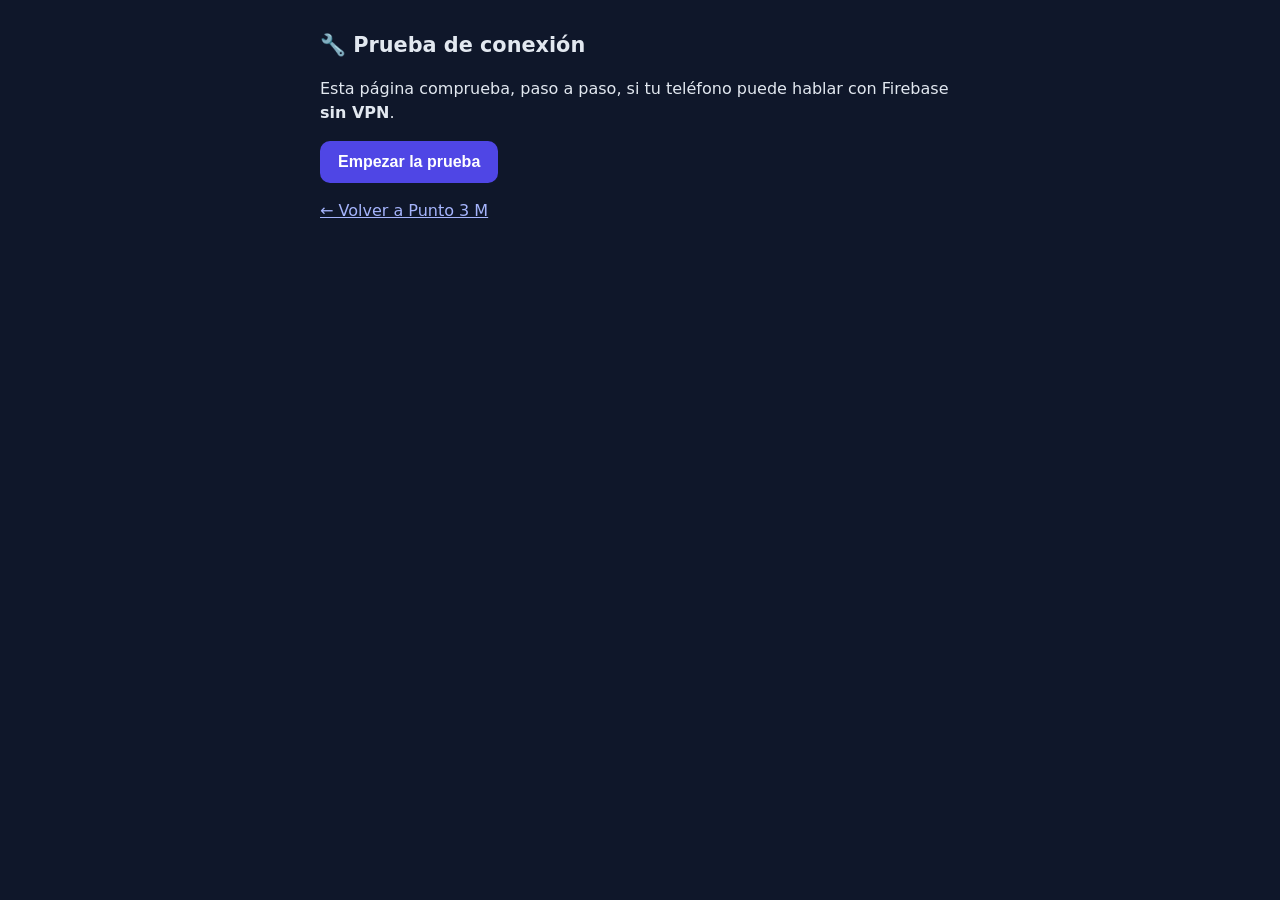
==== diagnostico.html @ 3ed8b99f "Add files via upload" ====
<!DOCTYPE html>
<html lang="es">
<head>
  <meta charset="UTF-8">
  <meta name="viewport" content="width=device-width, initial-scale=1.0">
  <title>Prueba de conexión · Punto 3 M</title>
  <style>
    body { font-family: system-ui, sans-serif; margin: 0; padding: 16px; background: #0f172a; color: #e2e8f0; line-height: 1.5; }
    main { max-width: 640px; margin: 0 auto; }
    h1 { font-size: 1.3rem; }
    .caja { background: #1e293b; border-radius: 12px; padding: 12px 14px; margin: 10px 0; }
    .ok { color: #34d399; } .mal { color: #f87171; } .esp { color: #fbbf24; }
    code { font-size: .8rem; color: #94a3b8; word-break: break-all; }
    button { background: #4f46e5; color: #fff; border: 0; border-radius: 10px; padding: 12px 18px; font-size: 1rem; font-weight: 700; }
  </style>
</head>
<body>
<main>
  <h1>🔧 Prueba de conexión</h1>
  <p>Esta página comprueba, paso a paso, si tu teléfono puede hablar con Firebase <b>sin VPN</b>.</p>
  <p><button id="ir">Empezar la prueba</button></p>
  <div id="salida"></div>
  <p><a href="./" style="color:#a5b4fc">← Volver a Punto 3 M</a></p>
</main>
<script type="module">
  import { firebaseConfig, PROXY_URL } from './config.js';
  const salida = document.getElementById('salida');
  const proxy = (PROXY_URL || '').trim().replace(/\/+$/, '');

  function fila(texto) {
    const d = document.createElement('div');
    d.className = 'caja';
    d.innerHTML = `<span class="esp">⏳</span> ${texto}`;
    salida.appendChild(d);
    return (clase, simbolo, detalle) => {
      d.innerHTML = `<span class="${clase}">${simbolo}</span> ${texto}${detalle ? `<br><code>${detalle}</code>` : ''}`;
    };
  }

  async function llamar(url, opciones = {}) {
    const ctl = new AbortController();
    const t = setTimeout(() => ctl.abort(), 15000);
    try {
      const r = await fetch(url, { ...opciones, signal: ctl.signal });
      const cuerpo = (await r.text()).slice(0, 140).replace(/\s+/g, ' ');
      return { estado: r.status, cuerpo };
    } finally {
      clearTimeout(t);
    }
  }

  async function probar() {
    salida.innerHTML = '';
    if (!proxy) {
      fila('Esta versión de la app todavía <b>no tiene configurado el intermediario</b> (PROXY_URL vacío).')('mal', '❌');
      return;
    }
    fila(`Intermediario configurado: <code>${proxy}</code>`)('ok', '✅');

    let f = fila('1. ¿Abre el intermediario de Cloudflare?');
    try {
      const r = await llamar(`${proxy}/ping`);
      r.estado === 200 ? f('ok', '✅', r.cuerpo) : f('mal', '❌', `Respuesta ${r.estado}: ${r.cuerpo}`);
    } catch (e) {
      f('mal', '❌', `No se pudo conectar (${e.name}). Revisa la dirección o la señal.`);
      return;
    }

    f = fila('2. ¿Llega al inicio de sesión de Google (a través del intermediario)?');
    try {
      const r = await llamar(`${proxy}/identitytoolkit.googleapis.com/v1/accounts:signInWithPassword?key=${firebaseConfig.apiKey}`, {
        method: 'POST',
        headers: { 'Content-Type': 'application/json' },
        body: JSON.stringify({ email: 'prueba@ejemplo.com', password: 'x', returnSecureToken: true }),
      });
      // Google contesta 400 con un mensaje JSON (correo o clave incorrectos): eso es BUENO, llegó a Google.
      /"error"/.test(r.cuerpo) && r.estado !== 403
        ? f('ok', '✅', `Google respondió (${r.estado}): ${r.cuerpo}`)
        : f('mal', '❌', `Respuesta ${r.estado}: ${r.cuerpo}`);
    } catch (e) {
      f('mal', '❌', `Falló (${e.name}).`);
    }

    f = fila('3. ¿Llega a la base de datos de Google (a través del intermediario)?');
    try {
      const r = await llamar(`${proxy}/v1/projects/${firebaseConfig.projectId}/databases/(default)/documents/config/general?key=${firebaseConfig.apiKey}`);
      // Sin sesión, Google contesta 401/403 con JSON "PERMISSION_DENIED"/"UNAUTHENTICATED": también es BUENO.
      /PERMISSION_DENIED|UNAUTHENTICATED|"error"/.test(r.cuerpo) && !/<html/i.test(r.cuerpo)
        ? f('ok', '✅', `Google respondió (${r.estado}): ${r.cuerpo}`)
        : f('mal', '❌', `Respuesta ${r.estado}: ${r.cuerpo}`);
    } catch (e) {
      f('mal', '❌', `Falló (${e.name}).`);
    }

    fila('Si los 3 pasos salieron ✅, ya puedes entrar a Punto 3 M <b>sin VPN</b>.')('ok', '🎉');
  }

  document.getElementById('ir').addEventListener('click', probar);
</script>
</body>
</html>
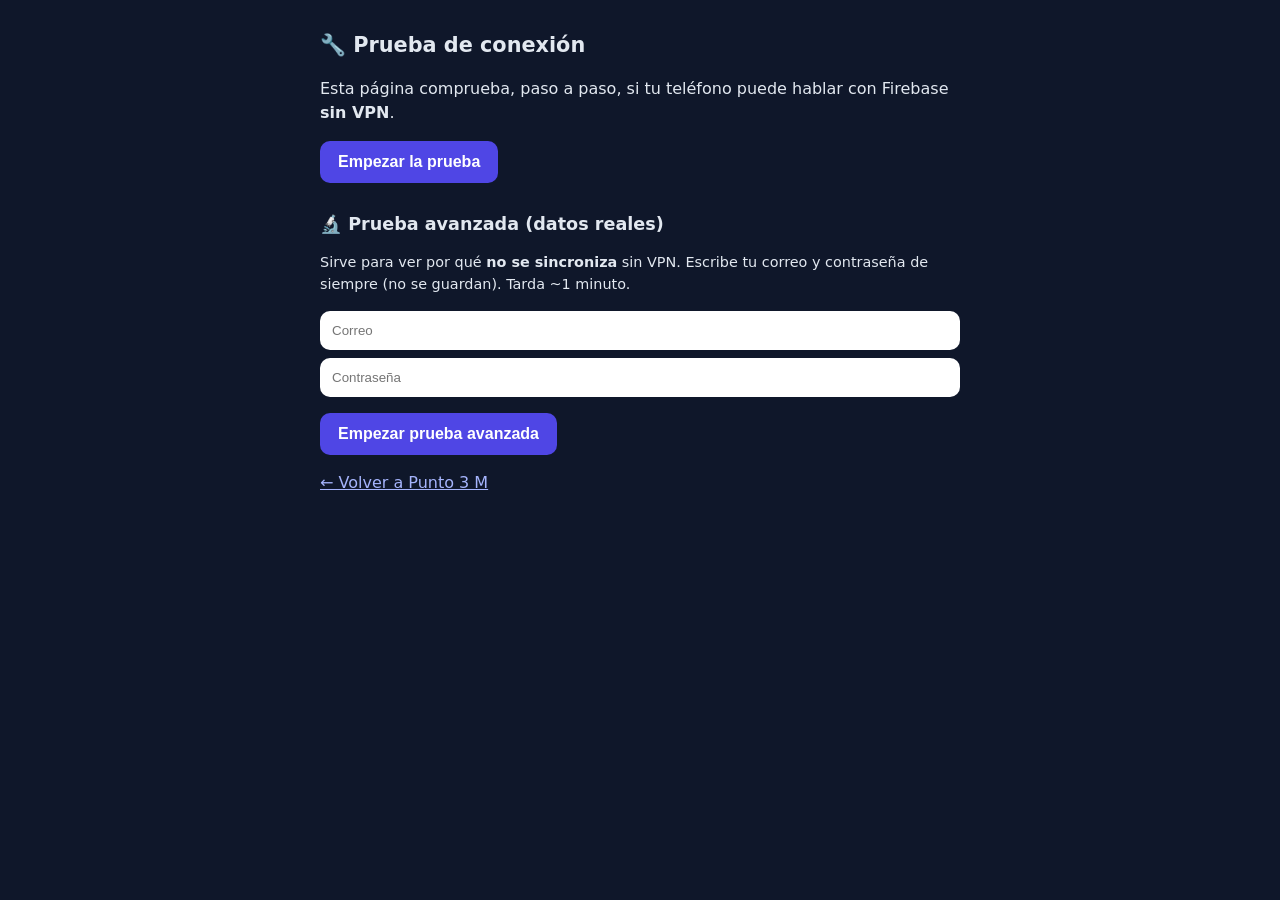
==== commit 2a90cd3a: "Add files via upload" ====
--- a/diagnostico.html
+++ b/diagnostico.html
@@ -20,6 +20,13 @@
   <p>Esta página comprueba, paso a paso, si tu teléfono puede hablar con Firebase <b>sin VPN</b>.</p>
   <p><button id="ir">Empezar la prueba</button></p>
   <div id="salida"></div>
+
+  <h2 style="font-size:1.1rem;margin-top:28px">🔬 Prueba avanzada (datos reales)</h2>
+  <p style="font-size:.9rem">Sirve para ver por qué <b>no se sincroniza</b> sin VPN. Escribe tu correo y contraseña de siempre (no se guardan). Tarda ~1 minuto.</p>
+  <p><input id="av-correo" type="email" placeholder="Correo" autocomplete="username" style="width:100%;box-sizing:border-box;padding:12px;border-radius:10px;border:0;margin-bottom:8px">
+  <input id="av-clave" type="password" placeholder="Contraseña" autocomplete="current-password" style="width:100%;box-sizing:border-box;padding:12px;border-radius:10px;border:0"></p>
+  <p><button id="av-ir">Empezar prueba avanzada</button></p>
+  <div id="salida2"></div>
   <p><a href="./" style="color:#a5b4fc">← Volver a Punto 3 M</a></p>
 </main>
 <script type="module">
@@ -96,6 +103,106 @@
   }
 
   document.getElementById('ir').addEventListener('click', probar);
+
+  // ------------------------------------------------ prueba avanzada con el SDK real de Firebase
+  const salida2 = document.getElementById('salida2');
+  function fila2(texto) {
+    const d = document.createElement('div');
+    d.className = 'caja';
+    d.innerHTML = `<span class="esp">⏳</span> ${texto}`;
+    salida2.appendChild(d);
+    return (clase, simbolo, detalle) => {
+      d.innerHTML = `<span class="${clase}">${simbolo}</span> ${texto}${detalle ? `<br><code>${detalle}</code>` : ''}`;
+    };
+  }
+  const cargarScript = (src) =>
+    new Promise((ok, mal) => {
+      const el = document.createElement('script');
+      el.src = src;
+      el.onload = ok;
+      el.onerror = () => mal(new Error('no cargó ' + src));
+      document.head.appendChild(el);
+    });
+  const conLimite = (p, ms, nombre) =>
+    Promise.race([p, new Promise((_, r) => setTimeout(() => r(Object.assign(new Error('tiempo agotado'), { code: 'tiempo-agotado:' + nombre })), ms))]);
+  const alcanzoGoogle = (e) => e && ['permission-denied', 'unauthenticated'].includes(e.code);
+
+  const VARIANTES = [
+    ['A. Peticiones normales (long polling forzado) — lo que usa la app ahora', { experimentalForceLongPolling: true }],
+    ['B. Flujo directo (streaming del navegador)', {}],
+    ['C. Automático', { experimentalAutoDetectLongPolling: true }],
+  ];
+
+  async function pruebaAvanzada() {
+    salida2.innerHTML = '';
+    const correo = document.getElementById('av-correo').value.trim();
+    const clave = document.getElementById('av-clave').value;
+    if (!proxy) return fila2('Falta PROXY_URL')('mal', '❌');
+    if (!correo || !clave) return fila2('Escribe tu correo y contraseña arriba.')('mal', '❌');
+    let f = fila2('Cargando el SDK de Firebase');
+    try {
+      const base = 'https://www.gstatic.com/firebasejs/10.8.0/';
+      await cargarScript(base + 'firebase-app-compat.js');
+      await Promise.all([cargarScript(base + 'firebase-auth-compat.js'), cargarScript(base + 'firebase-firestore-compat.js')]);
+      f('ok', '✅');
+    } catch (e) {
+      return f('mal', '❌', e.message);
+    }
+    for (const [nombre, ajustes] of VARIANTES) {
+      fila2(`<b>${nombre}</b>`)('esp', '▶️');
+      const app = firebase.initializeApp(firebaseConfig, 'v' + Math.random().toString(36).slice(2));
+      try {
+        const auth = app.auth();
+        auth.useEmulator(proxy, { disableWarnings: true });
+        let t0 = Date.now();
+        f = fila2('Iniciar sesión');
+        try {
+          await conLimite(auth.signInWithEmailAndPassword(correo, clave), 15000, 'login');
+          f('ok', '✅', `${Date.now() - t0} ms`);
+        } catch (e) {
+          f('mal', '❌', `${e.code || e.name}: ${e.message}`.slice(0, 160));
+          continue;
+        }
+        const db = app.firestore();
+        db.settings({ host: new URL(proxy).host, ssl: true, ignoreUndefinedProperties: true, ...ajustes });
+        t0 = Date.now();
+        f = fila2('Leer un dato directo del servidor');
+        try {
+          await conLimite(db.collection('config').doc('general').get({ source: 'server' }), 15000, 'leer');
+          f('ok', '✅', `${Date.now() - t0} ms`);
+        } catch (e) {
+          alcanzoGoogle(e) ? f('ok', '✅', `Llegó a Google (${e.code}) en ${Date.now() - t0} ms`) : f('mal', '❌', `${e.code || e.name}: ${(e.message || '').slice(0, 120)}`);
+        }
+        t0 = Date.now();
+        f = fila2('Recibir cambios en vivo (espera hasta 15 s)');
+        await new Promise((fin) => {
+          const parar = db.collection('config').doc('general').onSnapshot(
+            { includeMetadataChanges: true },
+            (snap) => {
+              if (!snap.metadata.fromCache) {
+                f('ok', '✅', `Datos del servidor en ${Date.now() - t0} ms`);
+                parar();
+                fin();
+              }
+            },
+            (e) => {
+              alcanzoGoogle(e) ? f('ok', '✅', `Llegó a Google (${e.code})`) : f('mal', '❌', `${e.code}: ${(e.message || '').slice(0, 120)}`);
+              fin();
+            },
+          );
+          setTimeout(() => {
+            f('mal', '❌', 'Sin respuesta del servidor en 15 s (solo se vio la copia guardada).');
+            parar();
+            fin();
+          }, 15000);
+        });
+      } finally {
+        try { await app.delete(); } catch (e) { /* nada */ }
+      }
+    }
+    fila2('Fin. Haz captura de toda esta sección y mándamela.')('ok', '🏁');
+  }
+  document.getElementById('av-ir').addEventListener('click', pruebaAvanzada);
 </script>
 </body>
 </html>
